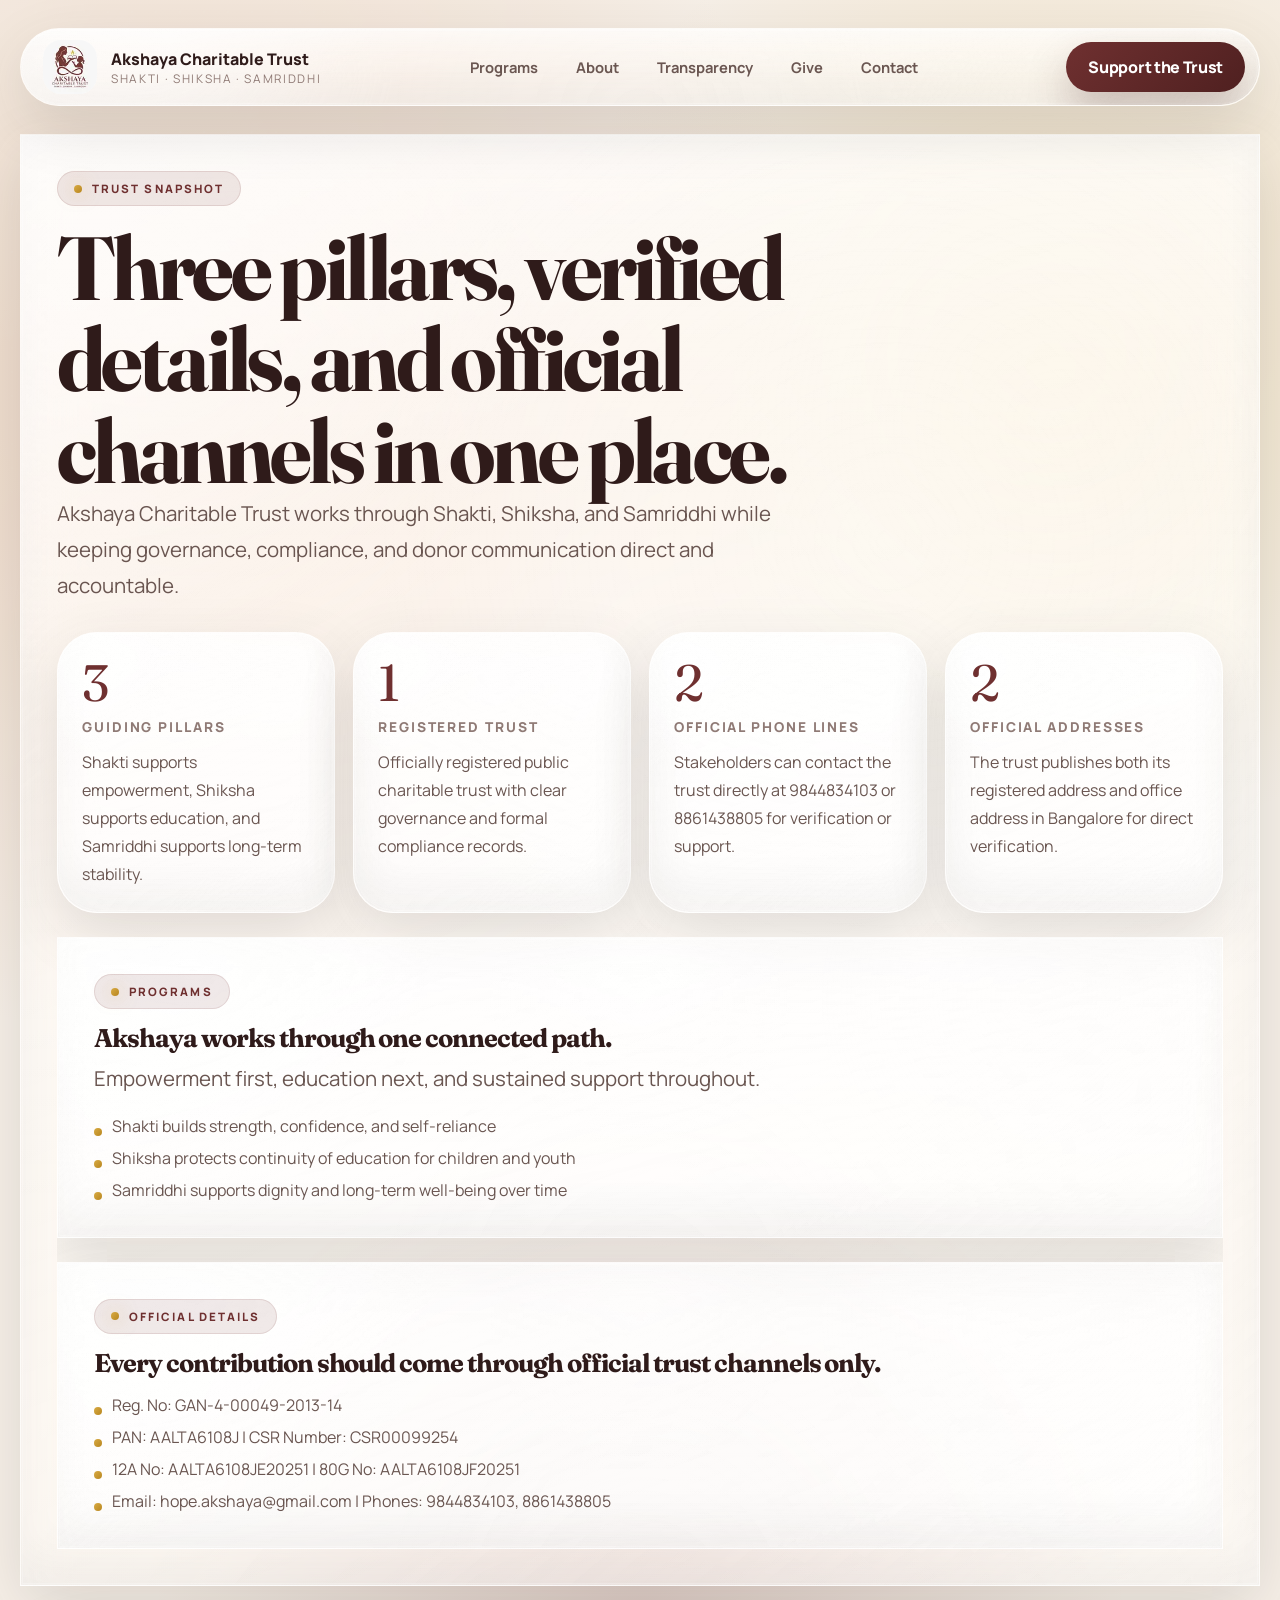
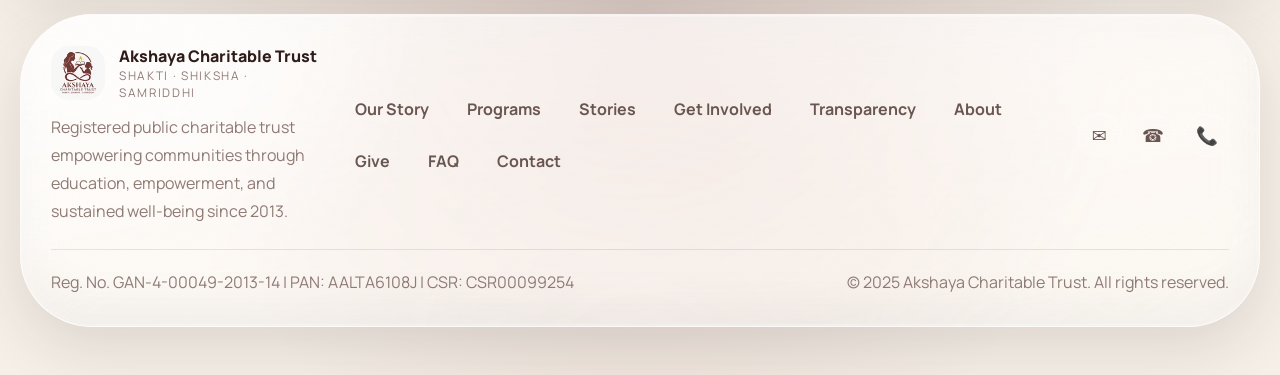
==== about.html @ 2c1b117f "Test" ====
<!DOCTYPE html>
<html lang="en" data-theme="aurora">
<head>
    <meta charset="UTF-8" />
    <meta name="viewport" content="width=device-width, initial-scale=1.0" />
    <meta name="description" content="Trust snapshot, verified details, and official channels of Akshaya Charitable Trust." />
    <meta name="theme-color" content="#f6efe7" />
    <meta name="color-scheme" content="light" />
    <title>About | Akshaya Charitable Trust</title>
    <link rel="preconnect" href="https://fonts.googleapis.com">
    <link rel="preconnect" href="https://fonts.gstatic.com" crossorigin>
    <link href="https://fonts.googleapis.com/css2?family=Manrope:wght@400;700;800&family=Fraunces:opsz,wght@9..144,600;9..144,700&display=swap" rel="stylesheet">
    <link rel="stylesheet" href="styles.css">
</head>
<body>
    <a href="#main" class="skip-link">Skip to main content</a>
    <div class="scroll-progress" aria-hidden="true"></div>
    <div class="page-shell">
        <div class="nav-wrap">
            <nav class="nav glass" aria-label="Main navigation">
                <a href="index.html" class="brand">
                    <div class="brand-mark"><img src="logo-96.webp" srcset="logo-96.webp 96w, logo-160.webp 160w" sizes="54px" alt="Akshaya Charitable Trust logo" width="54" height="54" decoding="async"></div>
                    <div class="brand-copy">
                        <div class="brand-title">Akshaya Charitable Trust</div>
                        <div class="brand-subtitle">Shakti · Shiksha · Samriddhi</div>
                    </div>
                </a>
                <div class="nav-links">
                    <a href="programs.html">Programs</a>
                    <a href="about.html">About</a>
                    <a href="transparency.html">Transparency</a>
                    <a href="giving.html">Give</a>
                    <a href="index.html#contact">Contact</a>
                </div>
                <div class="nav-actions">
                    <a class="btn btn-primary btn-donate" href="giving.html"><span>Support the Trust</span></a>
                    <button class="hamburger" aria-label="Open menu" aria-expanded="false">
                        <span class="hamburger-line"></span>
                        <span class="hamburger-line"></span>
                        <span class="hamburger-line"></span>
                    </button>
                </div>
            </nav>
        </div>
        <div class="drawer-backdrop"></div>
        <nav class="drawer" aria-label="Mobile navigation">
            <a href="index.html">Home</a>
            <a href="index.html#story">Our Story</a>
            <a href="programs.html">Programs</a>
            <a href="stories.html">Impact Stories</a>
            <a href="news.html">News</a>
            <a href="volunteer.html">Get Involved</a>
            <a href="transparency.html">Transparency</a>
            <a href="about.html">About</a>
            <a href="giving.html">Give</a>
            <a href="index.html#faq">FAQ</a>
            <a href="index.html#contact">Contact</a>
            <a class="btn btn-primary btn-donate" href="giving.html"><span>Support the Trust</span></a>
        </nav>
        <main id="main">

            <section class="section glass section-space" data-reveal>
                <div class="section-header">
                    <div class="eyebrow">Trust snapshot</div>
                    <h1>Three pillars, verified details, and official channels in one place.</h1>
                    <p class="lede">Akshaya Charitable Trust works through Shakti, Shiksha, and Samriddhi while keeping governance, compliance, and donor communication direct and accountable.</p>
                </div>
                <div class="impact-grid">
                    <article class="impact-card glass hover-lift">
                        <div class="impact-value" data-count="3">0</div>
                        <div class="impact-label">guiding pillars</div>
                        <p style="margin-top:12px;">Shakti supports empowerment, Shiksha supports education, and Samriddhi supports long-term stability.</p>
                    </article>
                    <article class="impact-card glass hover-lift">
                        <div class="impact-value" data-count="1">0</div>
                        <div class="impact-label">registered trust</div>
                        <p style="margin-top:12px;">Officially registered public charitable trust with clear governance and formal compliance records.</p>
                    </article>
                    <article class="impact-card glass hover-lift">
                        <div class="impact-value" data-count="2">0</div>
                        <div class="impact-label">official phone lines</div>
                        <p style="margin-top:12px;">Stakeholders can contact the trust directly at 9844834103 or 8861438805 for verification or support.</p>
                    </article>
                    <article class="impact-card glass hover-lift">
                        <div class="impact-value" data-count="2">0</div>
                        <div class="impact-label">official addresses</div>
                        <p style="margin-top:12px;">The trust publishes both its registered address and office address in Bangalore for direct verification.</p>
                    </article>
                </div>
                <div class="section-grid" style="margin-top:24px;">
                    <article class="glass section-space hover-lift" data-reveal>
                        <div class="eyebrow">Programs</div>
                        <h3>Akshaya works through one connected path.</h3>
                        <p class="lede" style="margin-top:10px;">Empowerment first, education next, and sustained support throughout.</p>
                        <ul class="support-list" style="margin-top:18px;">
                            <li>Shakti builds strength, confidence, and self-reliance</li>
                            <li>Shiksha protects continuity of education for children and youth</li>
                            <li>Samriddhi supports dignity and long-term well-being over time</li>
                        </ul>
                    </article>
                    <article class="glass section-space hover-lift" data-reveal>
                        <div class="eyebrow">Official details</div>
                        <h3>Every contribution should come through official trust channels only.</h3>
                        <ul class="support-list" style="margin-top:18px;">
                            <li>Reg. No: GAN-4-00049-2013-14</li>
                            <li>PAN: AALTA6108J | CSR Number: CSR00099254</li>
                            <li>12A No: AALTA6108JE20251 | 80G No: AALTA6108JF20251</li>
                            <li>Email: hope.akshaya@gmail.com | Phones: 9844834103, 8861438805</li>
                        </ul>
                    </article>
                </div>
            </section>

        </main>

        <footer class="footer glass">
            <div>
                <a href="index.html" class="brand" style="justify-content:flex-start;">
                    <div class="brand-mark"><img src="logo-96.webp" srcset="logo-96.webp 96w, logo-160.webp 160w" sizes="54px" alt="Akshaya Charitable Trust logo" width="54" height="54" loading="lazy" decoding="async"></div>
                    <div class="brand-copy">
                        <div class="brand-title">Akshaya Charitable Trust</div>
                        <div class="brand-subtitle">Shakti · Shiksha · Samriddhi</div>
                    </div>
                </a>
                <p class="muted" style="margin-top:12px; max-width:400px;">Registered public charitable trust empowering communities through education, empowerment, and sustained well-being since 2013.</p>
            </div>
            <div class="footer-links">
                <a href="index.html#story">Our Story</a>
                <a href="programs.html">Programs</a>
                <a href="stories.html">Stories</a>
                <a href="volunteer.html">Get Involved</a>
                <a href="transparency.html">Transparency</a>
                <a href="about.html">About</a>
                <a href="giving.html">Give</a>
                <a href="index.html#faq">FAQ</a>
                <a href="index.html#contact">Contact</a>
            </div>
            <div class="footer-social">
                <a href="mailto:hope.akshaya@gmail.com" aria-label="Email">✉</a>
                <a href="tel:+919844834103" aria-label="Phone">☎</a>
                <a href="tel:+918861438805" aria-label="Phone 2">📞</a>
            </div>
            <div class="footer-bottom">
                <p class="muted">Reg. No. GAN-4-00049-2013-14 | PAN: AALTA6108J | CSR: CSR00099254</p>
                <p class="muted">© 2025 Akshaya Charitable Trust. All rights reserved.</p>
            </div>
        </footer>
        <div class="mobile-sticky-cta">
            <a class="btn btn-primary btn-donate" href="giving.html"><span>Support the Trust</span></a>
        </div>
    </div>
    <script>
        const root = document.documentElement;
        const revealItems = document.querySelectorAll('[data-reveal]');
        const reducedMotionQuery = window.matchMedia('(prefers-reduced-motion: reduce)');
        const compactViewportQuery = window.matchMedia('(max-width: 860px)');
        const coarsePointerQuery = window.matchMedia('(pointer: coarse)');
        const connection = navigator.connection || navigator.mozConnection || navigator.webkitConnection;
        let scrollFrame = false;
        let navCompact = false;

        function syncExperienceMode() {
            const liteMotion = reducedMotionQuery.matches || compactViewportQuery.matches || coarsePointerQuery.matches;
            const lowBandwidth = Boolean(connection?.saveData) || /^(slow-2g|2g|3g)$/i.test(connection?.effectiveType || '');
            root.dataset.motion = liteMotion ? 'lite' : 'full';
            root.dataset.bandwidth = lowBandwidth ? 'low' : 'standard';
        }
        function motionEnabled() { return root.dataset.motion === 'full'; }
        syncExperienceMode();

        const revealObserver = motionEnabled() ? new IntersectionObserver((entries) => {
            entries.forEach((entry) => {
                if (!entry.isIntersecting) return;
                entry.target.classList.add('is-visible');
                entry.target.querySelectorAll('[data-count]').forEach((item) => animateCount(item));
                revealObserver.unobserve(entry.target);
            });
        }, { threshold: 0.12, rootMargin: '0px 0px -6% 0px' }) : null;

        revealItems.forEach((item) => {
            if (revealObserver) { revealObserver.observe(item); return; }
            item.classList.add('is-visible');
            item.querySelectorAll('[data-count]').forEach((count) => animateCount(count));
        });

        function animateCount(node) {
            if (node.dataset.done) return;
            node.dataset.done = 'true';
            const target = Number(node.dataset.count);
            const duration = 2400;
            let start = null;
            function frame(timestamp) {
                if (!start) start = timestamp;
                const progress = Math.min((timestamp - start) / duration, 1);
                const eased = 1 - Math.pow(1 - progress, 4);
                node.textContent = Math.floor(target * eased).toLocaleString('en-IN');
                if (progress < 1) requestAnimationFrame(frame);
            }
            requestAnimationFrame(frame);
        }

        function syncOnScroll() {
            scrollFrame = false;
            const scrollable = Math.max(document.documentElement.scrollHeight - window.innerHeight, 1);
            const progress = Math.min(window.scrollY / scrollable, 1);
            root.style.setProperty('--scroll-progress', progress.toFixed(4));
            const shouldCompactNav = window.scrollY > 24 && !compactViewportQuery.matches;
            if (navCompact !== shouldCompactNav) {
                navCompact = shouldCompactNav;
                root.dataset.nav = navCompact ? 'compact' : 'resting';
            }
        }
        window.addEventListener('scroll', () => { if (scrollFrame) return; scrollFrame = true; requestAnimationFrame(syncOnScroll); }, { passive: true });
        window.addEventListener('resize', syncExperienceMode);
        syncOnScroll();

        /* Hamburger */
        const hamburger = document.querySelector('.hamburger');
        const drawerBackdrop = document.querySelector('.drawer-backdrop');
        const drawer = document.querySelector('.drawer');
        function toggleDrawer(open) {
            const isOpen = open ?? root.dataset.drawer !== 'open';
            root.dataset.drawer = isOpen ? 'open' : 'closed';
            hamburger.setAttribute('aria-expanded', String(isOpen));
            document.body.style.overflow = isOpen ? 'hidden' : '';
            if (isOpen) { drawerBackdrop.classList.add('is-active'); } else { drawerBackdrop.classList.remove('is-active'); }
        }
        hamburger?.addEventListener('click', () => toggleDrawer());
        drawerBackdrop?.addEventListener('click', () => toggleDrawer(false));
        drawer?.querySelectorAll('a').forEach((link) => { link.addEventListener('click', () => toggleDrawer(false)); });
    </script>
</body>
</html>
---- styles.css ----
* {
    box-sizing: border-box;
    margin: 0;
    padding: 0;
}

:root {
    --page-width: min(1440px, calc(100vw - 40px));
    --radius-pill: 999px;
    --radius-xl: 40px;
    --radius-2xl: 56px;
    --radius-3xl: 72px;
    --nav-height: 78px;
    --shadow-soft: 0 20px 60px rgba(24, 17, 11, 0.12);
    --shadow-card: 0 30px 90px rgba(24, 17, 11, 0.14);
    --shadow-strong: 0 40px 120px rgba(24, 17, 11, 0.18);
    --ease-standard: cubic-bezier(0.22, 1, 0.36, 1);
    --ease-bouncy: cubic-bezier(0.34, 1.56, 0.64, 1);
    --font-sans: 'Manrope', system-ui, sans-serif;
    --font-display: 'Fraunces', Georgia, serif;
}

html[data-theme="aurora"] {
    --bg: #f6efe7;
    --bg-elevated: rgba(255, 248, 242, 0.52);
    --bg-strong: rgba(112, 45, 45, 0.1);
    --surface: rgba(255, 255, 255, 0.44);
    --surface-strong: rgba(255, 255, 255, 0.6);
    --line: rgba(255, 255, 255, 0.52);
    --line-soft: rgba(112, 45, 45, 0.12);
    --text: #2f1b1a;
    --text-soft: #6a5651;
    --text-faint: #8f7a75;
    --primary: #6f3030;
    --primary-strong: #4f2020;
    --secondary: #d8aa43;
    --secondary-strong: #b8861f;
    --accent: #e8c7b7;
    --mesh-1: rgba(220, 177, 145, 0.48);
    --mesh-2: rgba(214, 170, 67, 0.24);
    --mesh-3: rgba(111, 48, 48, 0.18);
    --hero-glow: rgba(255, 255, 255, 0.42);
}

@media (prefers-reduced-motion: reduce) {
    *,
    *::before,
    *::after {
        animation-duration: 0.01ms !important;
        animation-iteration-count: 1 !important;
        transition-duration: 0.01ms !important;
        scroll-behavior: auto !important;
    }
}

html {
    scroll-behavior: smooth;
}

body {
    min-height: 100vh;
    overflow-x: hidden;
    font-family: var(--font-sans);
    background:
        radial-gradient(circle at 15% 20%, var(--mesh-1), transparent 34%),
        radial-gradient(circle at 82% 18%, var(--mesh-2), transparent 26%),
        radial-gradient(circle at 50% 82%, var(--mesh-3), transparent 28%),
        var(--bg);
    color: var(--text);
    transition: background 1000ms var(--ease-standard), color 400ms ease;
}

body::selection {
    background: rgba(111, 48, 48, 0.16);
}

.scroll-progress {
    position: fixed;
    top: 0;
    left: 0;
    width: 100%;
    height: 4px;
    transform-origin: 0 50%;
    transform: scaleX(var(--scroll-progress, 0));
    background: linear-gradient(90deg, var(--secondary), var(--primary), var(--secondary-strong));
    box-shadow: 0 0 18px rgba(216, 170, 67, 0.28);
    z-index: 120;
    pointer-events: none;
}

body::before {
    content: "";
    position: fixed;
    inset: 0;
    pointer-events: none;
    background:
        linear-gradient(120deg, rgba(255, 255, 255, 0.24), transparent 32%),
        linear-gradient(300deg, rgba(255, 255, 255, 0.14), transparent 28%),
        radial-gradient(circle at 20% 20%, rgba(255, 255, 255, 0.14), transparent 32%);
    mix-blend-mode: soft-light;
    opacity: 0.75;
    z-index: -3;
    animation: atmospheric-drift 44s ease-in-out infinite alternate;
    transform: translate3d(calc(var(--parallax-x, 0px) * 0.12), calc(var(--parallax-y, 0px) * 0.12), 0);
}

body::after {
    content: "";
    position: fixed;
    inset: 0;
    pointer-events: none;
    background-image: radial-gradient(rgba(255, 255, 255, 0.16) 0.9px, transparent 0.9px);
    background-size: 24px 24px;
    opacity: 0.25;
    z-index: -2;
    transform: translate3d(calc(var(--parallax-x, 0px) * -0.08), calc(var(--parallax-y, 0px) * -0.08), 0);
}

html[data-motion="lite"] body::before,
html[data-motion="lite"] body::after,
html[data-motion="lite"] .page-shell::before,
html[data-motion="lite"] .page-shell::after {
    animation: none;
    transform: none;
}

html[data-motion="lite"] .glass,
html[data-motion="lite"] .glass .glass,
html[data-motion="lite"] .play-pill {
    backdrop-filter: blur(14px) saturate(120%);
    -webkit-backdrop-filter: blur(14px) saturate(120%);
}

html[data-motion="lite"] .glass,
html[data-motion="lite"] .glass::before,
html[data-motion="lite"] .play-dot {
    animation: none;
}

html[data-motion="lite"] .hover-lift,
html[data-motion="lite"] .btn,
html[data-motion="lite"] .nav-links a,
html[data-motion="lite"] .cinema-step,
html[data-motion="lite"] .hero-media img,
html[data-motion="lite"] [data-reveal] {
    transition-duration: 0ms !important;
}

html[data-motion="lite"] [data-reveal] {
    opacity: 1;
    transform: none;
    filter: none;
}

html[data-motion="lite"] .hero-media img,
html[data-motion="lite"] .cinema-layer,
html[data-motion="lite"] .cinema-layer.active {
    transform: none;
}

html[data-bandwidth="low"] body::before,
html[data-bandwidth="low"] body::after,
html[data-bandwidth="low"] .page-shell::before,
html[data-bandwidth="low"] .page-shell::after,
html[data-bandwidth="low"] .glass::before,
html[data-bandwidth="low"] .scroll-progress {
    display: none;
}

html[data-bandwidth="low"] .glass,
html[data-bandwidth="low"] .glass .glass,
html[data-bandwidth="low"] .play-pill {
    backdrop-filter: none;
    -webkit-backdrop-filter: none;
}

.section,
.section-grid,
.cinema-section,
footer {
    content-visibility: auto;
    contain-intrinsic-size: 900px;
}

.hero {
    content-visibility: visible;
}

.hero-card,
.hero-visual,
.hero-floating,
.story-card,
.impact-card,
.tier,
.support-card,
.faq-item,
.contact-card,
.cinema-stage {
    contain: layout paint;
}

@keyframes atmospheric-drift {
    0% {
        transform: translate3d(-18px, -10px, 0) scale(1);
    }

    100% {
        transform: translate3d(20px, 16px, 0) scale(1.08);
    }
}

img {
    display: block;
    max-width: 100%;
}

button,
a {
    font: inherit;
}

a {
    color: inherit;
    text-decoration: none;
}

.skip-link {
    position: absolute;
    left: 20px;
    top: -100px;
    padding: 12px 18px;
    border-radius: 18px;
    background: var(--primary);
    color: #fff;
    z-index: 1000;
}

.skip-link:focus {
    top: 12px;
}

.page-shell {
    width: var(--page-width);
    margin: 0 auto;
    padding: 24px 0 48px;
    position: relative;
}

.page-shell::before,
.page-shell::after {
    content: "";
    position: fixed;
    inset: auto;
    pointer-events: none;
    border-radius: 999px;
    filter: blur(68px);
    z-index: -1;
    opacity: 0.55;
}

.page-shell::before {
    width: 320px;
    height: 320px;
    top: 12%;
    right: 6%;
    background: radial-gradient(circle, rgba(255, 255, 255, 0.18), transparent 68%);
    animation: orb-float-a 42s ease-in-out infinite alternate;
}

.page-shell::after {
    width: 420px;
    height: 420px;
    bottom: 8%;
    left: 4%;
    background: radial-gradient(circle, rgba(255, 255, 255, 0.12), transparent 72%);
    animation: orb-float-b 50s ease-in-out infinite alternate;
}

@keyframes orb-float-a {
    0% {
        transform: translate3d(-18px, -12px, 0) scale(0.96);
    }

    100% {
        transform: translate3d(24px, 18px, 0) scale(1.08);
    }
}

@keyframes orb-float-b {
    0% {
        transform: translate3d(20px, 8px, 0) scale(1);
    }

    100% {
        transform: translate3d(-28px, -20px, 0) scale(1.12);
    }
}

.glass {
    position: relative;
    overflow: hidden;
    background:
        radial-gradient(circle at var(--mx, 50%) var(--my, 20%), rgba(255, 255, 255, 0.26), transparent 28%),
        linear-gradient(180deg, rgba(255, 255, 255, 0.42), rgba(255, 255, 255, 0.12) 24%, rgba(255, 255, 255, 0.04) 54%, transparent 74%),
        linear-gradient(160deg, color-mix(in srgb, var(--surface-strong) 88%, white 12%), var(--surface));
    border: 1px solid var(--line);
    box-shadow:
        inset 0 1px 0 rgba(255, 255, 255, 0.42),
        inset 0 -1px 0 rgba(255, 255, 255, 0.12),
        inset 0 24px 48px rgba(255, 255, 255, 0.06),
        inset 0 -28px 42px rgba(0, 0, 0, 0.04),
        0 12px 32px rgba(255, 255, 255, 0.05),
        var(--shadow-soft);
    backdrop-filter: blur(24px) saturate(145%);
    -webkit-backdrop-filter: blur(24px) saturate(145%);
    transform-style: preserve-3d;
    isolation: isolate;
    background-size: 140% 140%, 100% 100%, 100% 100%;
    animation: pane-breathe 42s ease-in-out infinite alternate;
}

.glass::before {
    content: "";
    position: absolute;
    inset: 0;
    background:
        radial-gradient(circle at 12% 14%, rgba(255, 255, 255, 0.5), transparent 22%),
        radial-gradient(circle at 84% 20%, rgba(255, 255, 255, 0.18), transparent 22%),
        radial-gradient(circle at 50% 120%, rgba(255, 255, 255, 0.08), transparent 40%),
        linear-gradient(140deg, rgba(255, 255, 255, 0.5), transparent 28%, transparent 70%, rgba(255, 255, 255, 0.2));
    opacity: 0.9;
    pointer-events: none;
    z-index: 0;
    animation: caustic-shift 38s ease-in-out infinite alternate;
}

.glass::after {
    content: "";
    position: absolute;
    inset: 1px;
    border-radius: inherit;
    pointer-events: none;
    border: 1px solid rgba(255, 255, 255, 0.22);
    mask: linear-gradient(#fff 0 0) padding-box, linear-gradient(#fff 0 0);
    mask-composite: exclude;
    box-shadow:
        inset 0 1px 0 rgba(255, 255, 255, 0.24),
        inset 0 -1px 0 rgba(255, 255, 255, 0.06);
}

.glass > * {
    position: relative;
    z-index: 1;
    transform: translateZ(22px);
}

.glass .glass {
    backdrop-filter: blur(18px) saturate(135%);
    -webkit-backdrop-filter: blur(18px) saturate(135%);
    background:
        radial-gradient(circle at var(--mx, 50%) var(--my, 20%), rgba(255, 255, 255, 0.24), transparent 24%),
        linear-gradient(180deg, rgba(255, 255, 255, 0.28), rgba(255, 255, 255, 0.1) 32%, rgba(255, 255, 255, 0.04)),
        linear-gradient(160deg, color-mix(in srgb, var(--surface-strong) 82%, white 18%), var(--surface));
    animation-duration: 30s;
}

@keyframes pane-breathe {
    0% {
        background-position: 0% 0%, 0% 0%, 0% 0%;
    }

    100% {
        background-position: 6% 8%, 0% 0%, 0% 0%;
    }
}

@keyframes caustic-shift {
    0% {
        transform: translate3d(-1.5%, -1%, 0) scale(1);
        opacity: 0.76;
    }

    50% {
        transform: translate3d(1%, 1.2%, 0) scale(1.03);
        opacity: 0.92;
    }

    100% {
        transform: translate3d(2%, -1.4%, 0) scale(1.05);
        opacity: 0.84;
    }
}

.glass::selection {
    background: rgba(255, 255, 255, 0.2);
}

.hover-lift {
    transition: transform 700ms var(--ease-standard), box-shadow 700ms var(--ease-standard), border-color 500ms ease;
    transform-style: preserve-3d;
}

.hover-lift:hover {
    transform: translateY(-10px) scale(1.01) translateZ(0);
    box-shadow:
        inset 0 1px 0 rgba(255, 255, 255, 0.54),
        inset 0 -1px 0 rgba(255, 255, 255, 0.12),
        0 20px 50px rgba(255, 255, 255, 0.1),
        var(--shadow-card);
    border-color: rgba(255, 255, 255, 0.72);
}

.hover-lift:hover::before {
    opacity: 1;
}

.section {
    margin-top: 28px;
}

.section-space {
    padding: 36px;
}

.section-header {
    max-width: 760px;
    margin-bottom: 28px;
}

.eyebrow {
    display: inline-flex;
    align-items: center;
    gap: 10px;
    margin-bottom: 16px;
    padding: 9px 16px;
    border-radius: 999px;
    letter-spacing: 0.18em;
    text-transform: uppercase;
    font-size: 0.72rem;
    font-weight: 800;
    color: var(--primary);
    background: var(--bg-strong);
    border: 1px solid var(--line-soft);
}

.eyebrow::before {
    content: "";
    width: 8px;
    height: 8px;
    border-radius: 50%;
    background: linear-gradient(135deg, var(--secondary), var(--secondary-strong));
    box-shadow: 0 0 18px rgba(216, 170, 67, 0.55);
}

h1,
h2,
h3,
h4 {
    font-family: var(--font-display);
    letter-spacing: -0.04em;
    line-height: 1.02;
    color: var(--text);
}

h1 {
    font-size: clamp(3.5rem, 7vw, 7rem);
}

h2 {
    font-size: clamp(2.25rem, 4vw, 4.4rem);
}

h3 {
    font-size: clamp(1.45rem, 2vw, 2rem);
}

p {
    color: var(--text-soft);
    line-height: 1.75;
    font-size: 1rem;
}

.lede {
    font-size: clamp(1.08rem, 1.6vw, 1.28rem);
}

.muted {
    color: var(--text-faint);
}

.gradient-text {
    background: linear-gradient(135deg, var(--secondary-strong), var(--secondary));
    -webkit-background-clip: text;
    background-clip: text;
    color: transparent;
}

.nav-wrap {
    position: sticky;
    top: 18px;
    z-index: 60;
    padding-top: 4px;
}

.nav-wrap::after {
    content: "";
    position: absolute;
    inset: auto 16px -8px 16px;
    height: 26px;
    border-radius: 999px;
    background: radial-gradient(circle, rgba(111, 48, 48, 0.14), transparent 72%);
    filter: blur(18px);
    opacity: 0;
    transition: opacity 400ms ease;
    pointer-events: none;
    z-index: -1;
}

.nav {
    min-height: var(--nav-height);
    display: flex;
    align-items: center;
    justify-content: space-between;
    gap: 24px;
    border-radius: 999px;
    padding: 10px 14px 10px 22px;
    transition: padding 400ms var(--ease-standard), background 400ms ease, box-shadow 400ms ease, border-color 400ms ease;
    will-change: padding;
}

html[data-nav="compact"] .nav-wrap::after {
    opacity: 1;
}

html[data-nav="compact"] .nav {
    padding: 8px 12px 8px 18px;
    box-shadow:
        inset 0 1px 0 rgba(255, 255, 255, 0.4),
        0 16px 34px rgba(47, 27, 26, 0.14);
    border-color: rgba(255, 255, 255, 0.66);
}

.brand {
    display: flex;
    align-items: center;
    gap: 14px;
    min-width: 0;
}

.brand-mark {
    width: 54px;
    height: 54px;
    border-radius: 18px;
    overflow: hidden;
    box-shadow: inset 0 1px 1px rgba(255, 255, 255, 0.4);
    background: rgba(255, 255, 255, 0.25);
    flex: 0 0 auto;
}

.brand-mark img {
    width: 100%;
    height: 100%;
    object-fit: cover;
}

.brand-copy {
    min-width: 0;
}

.brand-title {
    font-size: 1rem;
    font-weight: 800;
    color: var(--text);
    white-space: nowrap;
    overflow: hidden;
    text-overflow: ellipsis;
}

.brand-subtitle {
    font-size: 0.74rem;
    letter-spacing: 0.14em;
    text-transform: uppercase;
    color: var(--text-faint);
}

.nav-links {
    display: flex;
    align-items: center;
    gap: 10px;
    flex-wrap: wrap;
    justify-content: center;
}

.nav-links a {
    border-radius: 999px;
    padding: 10px 14px;
    color: var(--text-soft);
    font-weight: 700;
    font-size: 0.92rem;
    transition: background 350ms ease, color 350ms ease, transform 350ms ease;
}

.nav-links a:hover {
    background: rgba(255, 255, 255, 0.2);
    color: var(--text);
    transform: translateY(-1px);
}

.nav-actions {
    display: flex;
    align-items: center;
    gap: 10px;
    flex-wrap: wrap;
    justify-content: flex-end;
}

.btn {
    border: 0;
    border-radius: var(--radius-pill);
    display: inline-flex;
    align-items: center;
    justify-content: center;
    gap: 10px;
    padding: 14px 22px;
    font-weight: 800;
    letter-spacing: -0.02em;
    cursor: pointer;
    transition: transform 450ms var(--ease-standard), box-shadow 450ms var(--ease-standard), background 350ms ease, color 350ms ease;
}

.btn-primary,
.btn-secondary {
    position: relative;
    overflow: hidden;
}

.btn-primary::after,
.btn-secondary::after {
    content: "";
    position: absolute;
    inset: 0;
    background: linear-gradient(120deg, transparent 18%, rgba(255, 255, 255, 0.26) 50%, transparent 82%);
    transform: translateX(-130%);
    transition: transform 900ms var(--ease-standard);
    pointer-events: none;
}

.btn:hover {
    transform: translateY(-3px);
}

.btn-primary:hover::after,
.btn-secondary:hover::after {
    transform: translateX(130%);
}

.btn-donate {
    isolation: isolate;
}

.btn-donate::before {
    content: "";
    position: absolute;
    inset: -18% -32%;
    background:
        radial-gradient(circle, rgba(255, 255, 255, 0.95) 0 1px, transparent 1.6px) 12% 28% / 28px 28px,
        radial-gradient(circle, rgba(255, 248, 219, 0.75) 0 1px, transparent 1.6px) 58% 42% / 34px 34px,
        radial-gradient(circle, rgba(255, 255, 255, 0.72) 0 1px, transparent 1.6px) 82% 22% / 26px 26px;
    opacity: 0;
    transform: translate3d(-12%, 0, 0);
    transition: opacity 280ms ease;
    pointer-events: none;
    mix-blend-mode: screen;
    z-index: 0;
}

.btn-donate > span {
    position: relative;
    z-index: 1;
}

.btn-donate:hover::before,
.btn-donate:focus-visible::before {
    opacity: 1;
    animation: donate-glitter 1800ms linear infinite;
}

@keyframes donate-glitter {
    0% {
        transform: translate3d(-12%, 0, 0);
    }

    100% {
        transform: translate3d(12%, 0, 0);
    }
}

.btn-primary {
    background: linear-gradient(135deg, var(--primary), var(--primary-strong));
    color: #fff;
    box-shadow: 0 20px 40px rgba(71, 34, 34, 0.26);
}

.btn-secondary {
    background: linear-gradient(135deg, var(--secondary), var(--secondary-strong));
    color: #261815;
    box-shadow: 0 20px 40px rgba(216, 170, 67, 0.24);
}

.btn-ghost {
    background: rgba(255, 255, 255, 0.18);
    color: var(--text);
    border: 1px solid var(--line-soft);
}

.btn-block {
    width: 100%;
}

.hero {
    min-height: calc(100vh - 64px);
    display: grid;
    grid-template-columns: 1.15fr 0.85fr;
    gap: 24px;
    align-items: stretch;
}

.hero-card {
    border-radius: var(--radius-3xl);
    padding: 42px;
    min-height: 720px;
    display: flex;
    flex-direction: column;
    justify-content: space-between;
    isolation: isolate;
    background:
        radial-gradient(circle at 18% 16%, rgba(255, 255, 255, 0.26), transparent 24%),
        linear-gradient(180deg, rgba(255, 255, 255, 0.24), rgba(255, 255, 255, 0.06) 42%, transparent 72%),
        linear-gradient(160deg, color-mix(in srgb, var(--surface-strong) 78%, white 22%), var(--surface));
}

.hero-card::before {
    content: "";
    position: absolute;
    inset: 1px;
    border-radius: inherit;
    pointer-events: none;
    background:
        linear-gradient(135deg, rgba(216, 170, 67, 0.18), transparent 34%),
        radial-gradient(circle at 88% 18%, rgba(111, 48, 48, 0.16), transparent 24%);
    opacity: 0.8;
}

.hero-card::after {
    content: "";
    position: absolute;
    inset: auto 14% -12% 14%;
    height: 200px;
    border-radius: 50%;
    background: radial-gradient(circle, var(--hero-glow), transparent 64%);
    z-index: -1;
    filter: blur(26px);
}

.hero-intro {
    max-width: 760px;
}

.hero-copy {
    margin-top: 22px;
    max-width: 720px;
}

.hero-actions,
.mini-actions {
    display: flex;
    gap: 14px;
    flex-wrap: wrap;
}

.hero-metrics {
    display: grid;
    grid-template-columns: repeat(3, minmax(0, 1fr));
    gap: 14px;
    margin-top: 34px;
}

.metric-chip {
    padding: 18px;
    border-radius: 24px;
    background: linear-gradient(180deg, rgba(255, 255, 255, 0.2), rgba(255, 255, 255, 0.08));
    border: 1px solid rgba(255, 255, 255, 0.34);
    box-shadow:
        inset 0 1px 0 rgba(255, 255, 255, 0.32),
        0 14px 28px rgba(255, 255, 255, 0.04);
}

.metric-chip strong {
    text-wrap: balance;
}

.metric-chip strong {
    display: block;
    font-size: 1.6rem;
    color: var(--text);
}

.hero-side {
    display: grid;
    gap: 24px;
}

.hero-visual {
    border-radius: var(--radius-3xl);
    padding: 18px;
    min-height: 430px;
    display: flex;
    flex-direction: column;
    justify-content: space-between;
    background:
        radial-gradient(circle at 75% 18%, rgba(255, 255, 255, 0.2), transparent 20%),
        linear-gradient(180deg, rgba(255, 255, 255, 0.2), rgba(255, 255, 255, 0.06) 48%, transparent 78%),
        linear-gradient(160deg, color-mix(in srgb, var(--surface-strong) 76%, white 24%), var(--surface));
}

.hero-media {
    position: relative;
    flex: 1;
    min-height: 320px;
    border-radius: 34px;
    overflow: hidden;
    background: linear-gradient(180deg, rgba(255, 255, 255, 0.12), rgba(0, 0, 0, 0.08));
}

.hero-media img {
    width: 100%;
    height: 100%;
    object-fit: cover;
    transform: scale(1.08);
    transition: transform 1.6s var(--ease-standard);
}

.hero-visual:hover .hero-media img {
    transform: scale(1.14);
}

.hero-floating,
.floating-card,
.program-card,
.story-card,
.impact-card,
.tier,
.faq-item,
.support-card,
.governance-card,
.contact-card {
    border-radius: var(--radius-xl);
}

.hero-floating {
    padding: 22px;
    display: grid;
    gap: 16px;
    background:
        radial-gradient(circle at 22% 12%, rgba(255, 255, 255, 0.22), transparent 20%),
        linear-gradient(180deg, rgba(255, 255, 255, 0.18), rgba(255, 255, 255, 0.06) 48%, transparent 82%),
        linear-gradient(160deg, color-mix(in srgb, var(--surface-strong) 74%, white 26%), var(--surface));
}

.floating-row {
    display: flex;
    align-items: center;
    justify-content: space-between;
    gap: 16px;
}

.badge {
    display: inline-flex;
    align-items: center;
    gap: 8px;
    padding: 8px 12px;
    border-radius: 999px;
    background: linear-gradient(180deg, rgba(255, 255, 255, 0.26), rgba(255, 255, 255, 0.1));
    border: 1px solid rgba(255, 255, 255, 0.3);
    font-size: 0.8rem;
    font-weight: 800;
    letter-spacing: 0.08em;
    text-transform: uppercase;
    color: var(--text-soft);
    box-shadow: inset 0 1px 0 rgba(255, 255, 255, 0.3);
}

.section-grid {
    display: grid;
    gap: 24px;
}

.proof-grid {
    grid-template-columns: 1.2fr 0.8fr;
    align-items: stretch;
}

.impact-grid,
.program-grid,
.stories-grid,
.support-grid,
.governance-grid,
.contact-grid {
    display: grid;
    gap: 18px;
}

.impact-grid {
    grid-template-columns: repeat(4, minmax(0, 1fr));
}

#impact {
    background:
        radial-gradient(circle at 16% 18%, rgba(255, 255, 255, 0.18), transparent 20%),
        radial-gradient(circle at 80% 24%, rgba(255, 255, 255, 0.1), transparent 22%),
        linear-gradient(180deg, rgba(255, 255, 255, 0.18), rgba(255, 255, 255, 0.05) 42%, transparent 72%),
        linear-gradient(160deg, color-mix(in srgb, var(--surface-strong) 72%, white 28%), var(--surface));
}

.impact-card,
.support-card,
.governance-card,
.contact-card,
.story-card,
.faq-item,
.tier,
.program-card,
.floating-card {
    padding: 24px;
}
.impact-value {
    font-family: var(--font-display);
    font-size: clamp(2.2rem, 4vw, 4rem);
    line-height: 1;
    margin-bottom: 10px;
    color: var(--primary);
}

.impact-label {
    font-size: 0.85rem;
    text-transform: uppercase;
    letter-spacing: 0.14em;
    color: var(--text-faint);
    font-weight: 800;
}

.support-grid {
    grid-template-columns: repeat(3, minmax(0, 1fr));
}

.support-card h3,
.governance-card h3,
.program-card h3,
.story-card h3,
.contact-card h3,
.tier h3,
.faq-item h3 {
    margin-bottom: 12px;
}

.support-list,
.governance-list,
.tier-list,
.contact-list {
    list-style: none;
    display: grid;
    gap: 10px;
    margin-top: 18px;
}

.support-list li,
.governance-list li,
.tier-list li,
.contact-list li {
    position: relative;
    padding-left: 18px;
    color: var(--text-soft);
}

.support-list li::before,
.governance-list li::before,
.tier-list li::before,
.contact-list li::before {
    content: "";
    position: absolute;
    left: 0;
    top: 0.8em;
    width: 8px;
    height: 8px;
    border-radius: 50%;
    background: linear-gradient(135deg, var(--secondary), var(--secondary-strong));
}

.proof-board {
    display: grid;
    gap: 18px;
    grid-template-columns: repeat(2, minmax(0, 1fr));
}

.proof-panel {
    padding: 28px;
    border-radius: var(--radius-2xl);
}

.program-grid {
    grid-template-columns: repeat(3, minmax(0, 1fr));
}

.program-card {
    min-height: 480px;
    display: flex;
    flex-direction: column;
    gap: 18px;
    background:
        radial-gradient(circle at 18% 12%, rgba(255, 255, 255, 0.18), transparent 18%),
        linear-gradient(180deg, rgba(255, 255, 255, 0.16), rgba(255, 255, 255, 0.06) 42%, transparent 76%),
        linear-gradient(160deg, color-mix(in srgb, var(--surface-strong) 76%, white 24%), var(--surface));
}

.program-media {
    position: relative;
    overflow: hidden;
    border-radius: 28px;
    min-height: 220px;
}

.program-media img {
    width: 100%;
    height: 100%;
    object-fit: cover;
    transition: transform 1.1s var(--ease-standard), filter 1.1s var(--ease-standard);
}

.program-card:hover .program-media img {
    transform: scale(1.08);
    filter: saturate(1.05) contrast(1.02);
}

.program-meta {
    display: flex;
    gap: 10px;
    flex-wrap: wrap;
}

.chip {
    padding: 8px 12px;
    border-radius: 999px;
    background: linear-gradient(180deg, rgba(255, 255, 255, 0.22), rgba(255, 255, 255, 0.1));
    border: 1px solid var(--line-soft);
    font-size: 0.8rem;
    font-weight: 700;
    color: var(--text-soft);
    box-shadow: inset 0 1px 0 rgba(255, 255, 255, 0.28);
}

.cinema-section {
    min-height: 240vh;
    position: relative;
}

.cinema-stage {
    position: sticky;
    top: 96px;
    min-height: calc(100vh - 120px);
    border-radius: var(--radius-3xl);
    overflow: hidden;
    padding: 26px;
    display: grid;
    grid-template-columns: 1.1fr 0.9fr;
    gap: 24px;
    background:
        radial-gradient(circle at 14% 14%, rgba(255, 255, 255, 0.2), transparent 18%),
        radial-gradient(circle at 84% 22%, rgba(255, 255, 255, 0.12), transparent 18%),
        linear-gradient(180deg, rgba(255, 255, 255, 0.16), rgba(255, 255, 255, 0.04) 44%, transparent 72%),
        linear-gradient(160deg, color-mix(in srgb, var(--surface-strong) 74%, white 26%), var(--surface));
}

.cinema-visual {
    position: relative;
    border-radius: 34px;
    overflow: hidden;
    min-height: 560px;
    background: rgba(255, 255, 255, 0.1);
}

.cinema-layer {
    position: absolute;
    inset: 0;
    opacity: 0;
    transform: scale(1.08);
    transition: opacity 900ms ease, transform 1400ms var(--ease-standard);
}

.cinema-layer img {
    width: 100%;
    height: 100%;
    object-fit: cover;
}

.cinema-layer.active {
    opacity: 1;
    transform: scale(1);
}

.cinema-overlay {
    position: absolute;
    inset: auto 24px 24px 24px;
    display: grid;
    gap: 12px;
    z-index: 2;
}

.play-pill {
    display: inline-flex;
    align-items: center;
    gap: 10px;
    width: fit-content;
    padding: 10px 16px;
    border-radius: 999px;
    background: rgba(17, 17, 17, 0.28);
    color: #fff;
    backdrop-filter: blur(18px);
    border: 1px solid rgba(255, 255, 255, 0.18);
}

.play-dot {
    width: 12px;
    height: 12px;
    border-radius: 50%;
    background: #fff;
    box-shadow: 0 0 16px rgba(255, 255, 255, 0.8);
    animation: pulse 2.8s ease-in-out infinite;
}

@keyframes pulse {

    0%,
    100% {
        transform: scale(1);
        opacity: 0.8;
    }

    50% {
        transform: scale(1.4);
        opacity: 1;
    }
}

.cinema-copy {
    display: flex;
    flex-direction: column;
    justify-content: space-between;
    gap: 20px;
}

.cinema-steps {
    display: grid;
    gap: 14px;
}

.cinema-step {
    padding: 18px 20px;
    border-radius: 24px;
    border: 1px solid var(--line-soft);
    background: linear-gradient(180deg, rgba(255, 255, 255, 0.18), rgba(255, 255, 255, 0.08));
    box-shadow:
        inset 0 1px 0 rgba(255, 255, 255, 0.22),
        0 12px 32px rgba(255, 255, 255, 0.03);
    transition: transform 550ms var(--ease-standard), background 450ms ease, border-color 450ms ease;
}

.cinema-step.active {
    transform: translateX(8px);
    background: linear-gradient(180deg, rgba(255, 255, 255, 0.24), rgba(255, 255, 255, 0.12));
    border-color: rgba(255, 255, 255, 0.34);
}

.stories-grid {
    grid-template-columns: repeat(3, minmax(0, 1fr));
}

.story-card {
    min-height: 340px;
    display: flex;
    flex-direction: column;
    justify-content: space-between;
    gap: 18px;
    background:
        radial-gradient(circle at 82% 14%, rgba(255, 255, 255, 0.18), transparent 18%),
        linear-gradient(180deg, rgba(255, 255, 255, 0.15), rgba(255, 255, 255, 0.05) 40%, transparent 72%),
        linear-gradient(160deg, color-mix(in srgb, var(--surface-strong) 74%, white 26%), var(--surface));
}

.story-quote {
    font-size: 1.08rem;
    color: var(--text);
    line-height: 1.8;
}

.story-author {
    display: flex;
    align-items: center;
    gap: 14px;
}

.story-avatar {
    width: 52px;
    height: 52px;
    border-radius: 50%;
    display: grid;
    place-items: center;
    background: linear-gradient(135deg, var(--primary), var(--secondary));
    color: #fff;
    font-weight: 800;
}

.tier-grid {
    display: grid;
    grid-template-columns: repeat(3, minmax(0, 1fr));
    gap: 18px;
}

.tier {
    display: flex;
    flex-direction: column;
    gap: 16px;
    min-height: 420px;
    background:
        radial-gradient(circle at 18% 14%, rgba(255, 255, 255, 0.18), transparent 16%),
        linear-gradient(180deg, rgba(255, 255, 255, 0.16), rgba(255, 255, 255, 0.05) 42%, transparent 72%),
        linear-gradient(160deg, color-mix(in srgb, var(--surface-strong) 74%, white 26%), var(--surface));
}

.tier.featured {
    position: relative;
    background: linear-gradient(160deg, rgba(255, 248, 235, 0.72), rgba(255, 255, 255, 0.44));
    border: 1px solid rgba(216, 170, 67, 0.4);
}

.tier-kicker {
    display: inline-flex;
    width: fit-content;
    padding: 8px 12px;
    border-radius: 999px;
    background: rgba(216, 170, 67, 0.18);
    color: var(--secondary-strong);
    font-size: 0.78rem;
    letter-spacing: 0.12em;
    text-transform: uppercase;
    font-weight: 800;
}

.tier-price {
    font-family: var(--font-display);
    font-size: clamp(2.6rem, 4vw, 4rem);
    line-height: 1;
}

.tier-price span {
    font-family: var(--font-sans);
    font-size: 1rem;
    color: var(--text-faint);
    margin-left: 8px;
}

.faq-grid {
    display: grid;
    grid-template-columns: repeat(2, minmax(0, 1fr));
    gap: 18px;
}

.faq-item summary {
    list-style: none;
    cursor: pointer;
    font-weight: 800;
    color: var(--text);
    display: flex;
    align-items: center;
    justify-content: space-between;
    gap: 12px;
}

.faq-item summary::-webkit-details-marker {
    display: none;
}

.faq-item p {
    margin-top: 14px;
}

#giving {
    background:
        radial-gradient(circle at 18% 16%, rgba(255, 255, 255, 0.18), transparent 18%),
        radial-gradient(circle at 84% 20%, rgba(255, 255, 255, 0.1), transparent 18%),
        linear-gradient(180deg, rgba(255, 255, 255, 0.15), rgba(255, 255, 255, 0.04) 42%, transparent 76%),
        linear-gradient(160deg, color-mix(in srgb, var(--surface-strong) 72%, white 28%), var(--surface));
}

.contact-grid {
    grid-template-columns: 1.05fr 0.95fr;
    align-items: stretch;
}

.contact-card {
    min-height: 100%;
    background:
        radial-gradient(circle at 14% 14%, rgba(255, 255, 255, 0.2), transparent 18%),
        linear-gradient(180deg, rgba(255, 255, 255, 0.18), rgba(255, 255, 255, 0.05) 44%, transparent 74%),
        linear-gradient(160deg, color-mix(in srgb, var(--surface-strong) 76%, white 24%), var(--surface));
}

.contact-form {
    display: grid;
    gap: 14px;
    margin-top: 20px;
}

.field-row {
    display: grid;
    grid-template-columns: repeat(2, minmax(0, 1fr));
    gap: 14px;
}

.field {
    display: grid;
    gap: 8px;
}

.field label {
    font-weight: 700;
    color: var(--text-soft);
    font-size: 0.92rem;
}

.field input,
.field select,
.field textarea {
    width: 100%;
    border-radius: 18px;
    border: 1px solid var(--line-soft);
    background: rgba(255, 255, 255, 0.18);
    color: var(--text);
    padding: 14px 16px;
    outline: none;
    transition: border-color 250ms ease, background 250ms ease, box-shadow 250ms ease;
}

.field input:focus,
.field select:focus,
.field textarea:focus {
    border-color: rgba(216, 170, 67, 0.6);
    background: rgba(255, 255, 255, 0.24);
    box-shadow: 0 0 0 4px rgba(216, 170, 67, 0.12);
}

.field textarea {
    min-height: 148px;
    resize: vertical;
}

.footer {
    margin-top: 28px;
    border-radius: var(--radius-3xl);
    padding: 30px;
    display: grid;
    grid-template-columns: 1fr auto auto;
    gap: 24px;
    align-items: center;
    background:
        radial-gradient(circle at 18% 18%, rgba(255, 255, 255, 0.2), transparent 18%),
        linear-gradient(180deg, rgba(255, 255, 255, 0.16), rgba(255, 255, 255, 0.05) 40%, transparent 72%),
        linear-gradient(160deg, color-mix(in srgb, var(--surface-strong) 76%, white 24%), var(--surface));
}

.footer-links {
    display: flex;
    flex-wrap: wrap;
    gap: 10px;
}

.footer-links a {
    padding: 10px 14px;
    border-radius: 999px;
    color: var(--text-soft);
    font-weight: 700;
}

.footer-links a:hover {
    background: rgba(255, 255, 255, 0.18);
    color: var(--text);
}

.footer-social {
    display: flex;
    gap: 10px;
    flex-wrap: wrap;
}

.footer-social a {
    display: inline-flex;
    align-items: center;
    justify-content: center;
    width: 44px;
    height: 44px;
    border-radius: 50%;
    background: linear-gradient(180deg, rgba(255, 255, 255, 0.22), rgba(255, 255, 255, 0.1));
    border: 1px solid rgba(255, 255, 255, 0.28);
    color: var(--text-soft);
    font-size: 1.1rem;
    transition: background 300ms ease, transform 300ms var(--ease-standard), color 300ms ease;
}

.footer-social a:hover {
    background: rgba(255, 255, 255, 0.34);
    color: var(--text);
    transform: translateY(-3px);
}

.footer-bottom {
    grid-column: 1 / -1;
    display: flex;
    flex-wrap: wrap;
    align-items: center;
    justify-content: space-between;
    gap: 12px;
    padding-top: 18px;
    border-top: 1px solid var(--line-soft);
}

/* --- HAMBURGER MENU --- */
.hamburger {
    display: none;
    align-items: center;
    justify-content: center;
    width: 48px;
    height: 48px;
    border: none;
    border-radius: 16px;
    background: rgba(255, 255, 255, 0.18);
    cursor: pointer;
    position: relative;
    z-index: 70;
    transition: background 250ms ease;
}

.hamburger:hover {
    background: rgba(255, 255, 255, 0.3);
}

.hamburger-line {
    display: block;
    width: 22px;
    height: 2.5px;
    border-radius: 2px;
    background: var(--text);
    transition: transform 350ms var(--ease-standard), opacity 250ms ease;
}

.hamburger-line + .hamburger-line {
    margin-top: 5px;
}

html[data-drawer="open"] .hamburger .hamburger-line:nth-child(1) {
    transform: translateY(7.5px) rotate(45deg);
}

html[data-drawer="open"] .hamburger .hamburger-line:nth-child(2) {
    opacity: 0;
}

html[data-drawer="open"] .hamburger .hamburger-line:nth-child(3) {
    transform: translateY(-7.5px) rotate(-45deg);
}

.drawer-backdrop {
    display: none;
    position: fixed;
    inset: 0;
    background: rgba(47, 27, 26, 0.32);
    backdrop-filter: blur(6px);
    -webkit-backdrop-filter: blur(6px);
    z-index: 55;
    opacity: 0;
    transition: opacity 350ms ease;
}

.drawer-backdrop.is-active {
    display: block;
    opacity: 1;
}

.drawer {
    position: fixed;
    top: 0;
    right: 0;
    width: min(320px, 85vw);
    height: 100vh;
    height: 100dvh;
    z-index: 65;
    padding: 90px 28px 32px;
    display: flex;
    flex-direction: column;
    gap: 8px;
    overflow-y: auto;
    background:
        radial-gradient(circle at 18% 12%, rgba(255, 255, 255, 0.22), transparent 20%),
        linear-gradient(180deg, rgba(255, 255, 255, 0.2), rgba(255, 255, 255, 0.06) 44%, transparent 74%),
        linear-gradient(160deg, color-mix(in srgb, var(--surface-strong) 82%, white 18%), var(--bg));
    border-left: 1px solid var(--line);
    backdrop-filter: blur(28px) saturate(140%);
    -webkit-backdrop-filter: blur(28px) saturate(140%);
    transform: translateX(100%);
    transition: transform 400ms var(--ease-standard);
}

html[data-drawer="open"] .drawer {
    transform: translateX(0);
}

.drawer a {
    display: block;
    padding: 16px 18px;
    border-radius: 18px;
    font-weight: 700;
    font-size: 1.08rem;
    color: var(--text-soft);
    transition: background 250ms ease, color 250ms ease;
}

.drawer a:hover,
.drawer a:active {
    background: rgba(255, 255, 255, 0.2);
    color: var(--text);
}

.drawer .btn {
    margin-top: auto;
    text-align: center;
}

/* --- STORY SECTION --- */
.story-vision-grid {
    display: grid;
    grid-template-columns: repeat(3, minmax(0, 1fr));
    gap: 18px;
}

.vision-card {
    padding: 28px;
    border-radius: var(--radius-xl);
    display: flex;
    flex-direction: column;
    gap: 14px;
    min-height: 260px;
}

.vision-icon {
    width: 52px;
    height: 52px;
    border-radius: 18px;
    display: grid;
    place-items: center;
    background: linear-gradient(135deg, var(--primary), var(--primary-strong));
    color: #fff;
    font-size: 1.3rem;
    box-shadow: 0 12px 28px rgba(111, 48, 48, 0.2);
}

/* --- NEWS CARDS --- */
.news-grid {
    display: grid;
    grid-template-columns: repeat(3, minmax(0, 1fr));
    gap: 18px;
}

.news-card {
    padding: 24px;
    border-radius: var(--radius-xl);
    display: flex;
    flex-direction: column;
    gap: 14px;
    min-height: 280px;
}

.news-date {
    font-size: 0.78rem;
    text-transform: uppercase;
    letter-spacing: 0.14em;
    font-weight: 800;
    color: var(--text-faint);
}

.news-card h3 {
    font-size: clamp(1.2rem, 1.6vw, 1.5rem);
}

/* --- VOLUNTEER SECTION --- */
.volunteer-grid {
    display: grid;
    grid-template-columns: repeat(3, minmax(0, 1fr));
    gap: 18px;
}

.volunteer-card {
    padding: 28px;
    border-radius: var(--radius-xl);
    display: flex;
    flex-direction: column;
    gap: 14px;
    min-height: 300px;
}

.volunteer-icon {
    width: 52px;
    height: 52px;
    border-radius: 18px;
    display: grid;
    place-items: center;
    background: linear-gradient(135deg, var(--secondary), var(--secondary-strong));
    color: #261815;
    font-size: 1.3rem;
    box-shadow: 0 12px 28px rgba(216, 170, 67, 0.24);
}

/* --- TRANSPARENCY SECTION --- */
.transparency-grid {
    display: grid;
    grid-template-columns: 1fr 1fr;
    gap: 18px;
}

.transparency-card {
    padding: 28px;
    border-radius: var(--radius-xl);
}

.transparency-highlight {
    padding: 24px;
    border-radius: 24px;
    background: linear-gradient(135deg, rgba(216, 170, 67, 0.14), rgba(111, 48, 48, 0.08));
    border: 1px solid rgba(216, 170, 67, 0.28);
    margin-top: 18px;
}

/* --- STICKY MOBILE CTA --- */
.mobile-sticky-cta {
    display: none;
    position: fixed;
    bottom: 0;
    left: 0;
    right: 0;
    padding: 14px 20px;
    padding-bottom: max(14px, env(safe-area-inset-bottom));
    background:
        linear-gradient(180deg, rgba(246, 239, 231, 0), var(--bg) 32%);
    z-index: 50;
    pointer-events: none;
}

.mobile-sticky-cta .btn {
    pointer-events: auto;
    width: 100%;
    padding: 16px;
    font-size: 1rem;
}

[data-reveal] {
    opacity: 0;
    transform: translateY(24px) scale(0.995);
    filter: blur(3px);
    transition: opacity 1200ms var(--ease-standard), transform 1200ms var(--ease-standard), filter 900ms ease;
}

[data-reveal].is-visible {
    opacity: 1;
    transform: translateY(0) scale(1);
    filter: blur(0);
}

@media (max-width: 1200px) {

    .hero,
    .proof-grid,
    .cinema-stage,
    .contact-grid {
        grid-template-columns: 1fr;
    }

    .impact-grid,
    .support-grid,
    .program-grid,
    .stories-grid,
    .tier-grid,
    .faq-grid,
    .news-grid,
    .volunteer-grid,
    .story-vision-grid {
        grid-template-columns: repeat(2, minmax(0, 1fr));
    }

    .transparency-grid {
        grid-template-columns: 1fr;
    }

    .footer {
        grid-template-columns: 1fr;
        text-align: center;
        justify-items: center;
    }

    .proof-board {
        grid-template-columns: 1fr;
    }
}

@media (max-width: 860px) {
    :root {
        --page-width: min(100vw - 20px, 1440px);
    }

    .page-shell {
        padding-top: 14px;
        padding-bottom: 80px;
    }

    body::before,
    body::after,
    .page-shell::before,
    .page-shell::after {
        display: none;
    }

    .hamburger {
        display: flex;
        flex-direction: column;
    }

    .mobile-sticky-cta {
        display: block;
    }

    .nav {
        border-radius: 34px;
        padding: 14px;
        align-items: center;
        flex-direction: row;
        justify-content: space-between;
        will-change: auto;
    }

    .nav-wrap::after {
        display: none;
    }

    html[data-nav="compact"] .nav {
        padding: 14px;
        box-shadow: none;
        border-color: var(--line);
    }

    .nav-links {
        display: none;
    }

    .nav-actions {
        width: auto;
        justify-content: flex-end;
        margin-left: auto;
        flex-wrap: nowrap;
        gap: 8px;
        align-items: center;
    }

    .nav-actions .btn {
        padding: 12px 18px;
        min-height: 48px;
        white-space: nowrap;
        flex-shrink: 0;
    }

    .hamburger {
        flex-shrink: 0;
    }

    .hero-card,
    .hero-visual,
    .hero-floating,
    .cinema-stage,
    .footer,
    .section-space {
        padding: 24px;
    }

    .hero {
        min-height: auto;
    }

    .hero-card {
        min-height: auto;
    }

    .hero-visual,
    .hero-card,
    .cinema-stage {
        border-radius: 30px;
    }

    .hero-media,
    .cinema-visual {
        border-radius: 28px;
    }

    .hero-media {
        min-height: 260px;
    }

    .cinema-section {
        min-height: auto;
    }

    .cinema-stage {
        position: relative;
        top: auto;
        min-height: auto;
        grid-template-columns: 1fr;
    }

    .cinema-visual {
        min-height: 320px;
    }

    .cinema-overlay {
        inset: auto 16px 16px 16px;
    }

    .play-pill {
        backdrop-filter: none;
        -webkit-backdrop-filter: none;
    }

    .scroll-progress {
        height: 3px;
    }

    .hero-metrics,
    .impact-grid,
    .support-grid,
    .program-grid,
    .stories-grid,
    .tier-grid,
    .faq-grid,
    .news-grid,
    .volunteer-grid,
    .story-vision-grid,
    .transparency-grid {
        grid-template-columns: 1fr;
    }

    .field-row {
        grid-template-columns: 1fr;
    }

    .footer-bottom {
        flex-direction: column;
        text-align: center;
    }

    .brand-title {
        white-space: normal;
    }
}

@media (max-width: 640px) {
    h1 {
        font-size: clamp(2.9rem, 13vw, 4.2rem);
    }

    .hero-card,
    .hero-visual,
    .hero-floating,
    .cinema-stage,
    .footer,
    .section-space {
        padding: 20px;
    }

    .brand-subtitle {
        display: none;
    }

    .nav-actions .btn {
        padding: 10px 14px;
        font-size: 0.82rem;
    }

    .nav {
        gap: 8px;
        padding: 10px;
    }

    .hero-actions,
    .mini-actions {
        flex-direction: column;
    }

    .hero-actions .btn,
    .mini-actions .btn {
        width: 100%;
    }

    .hero-metrics {
        gap: 12px;
    }

    .scroll-progress {
        height: 2px;
    }
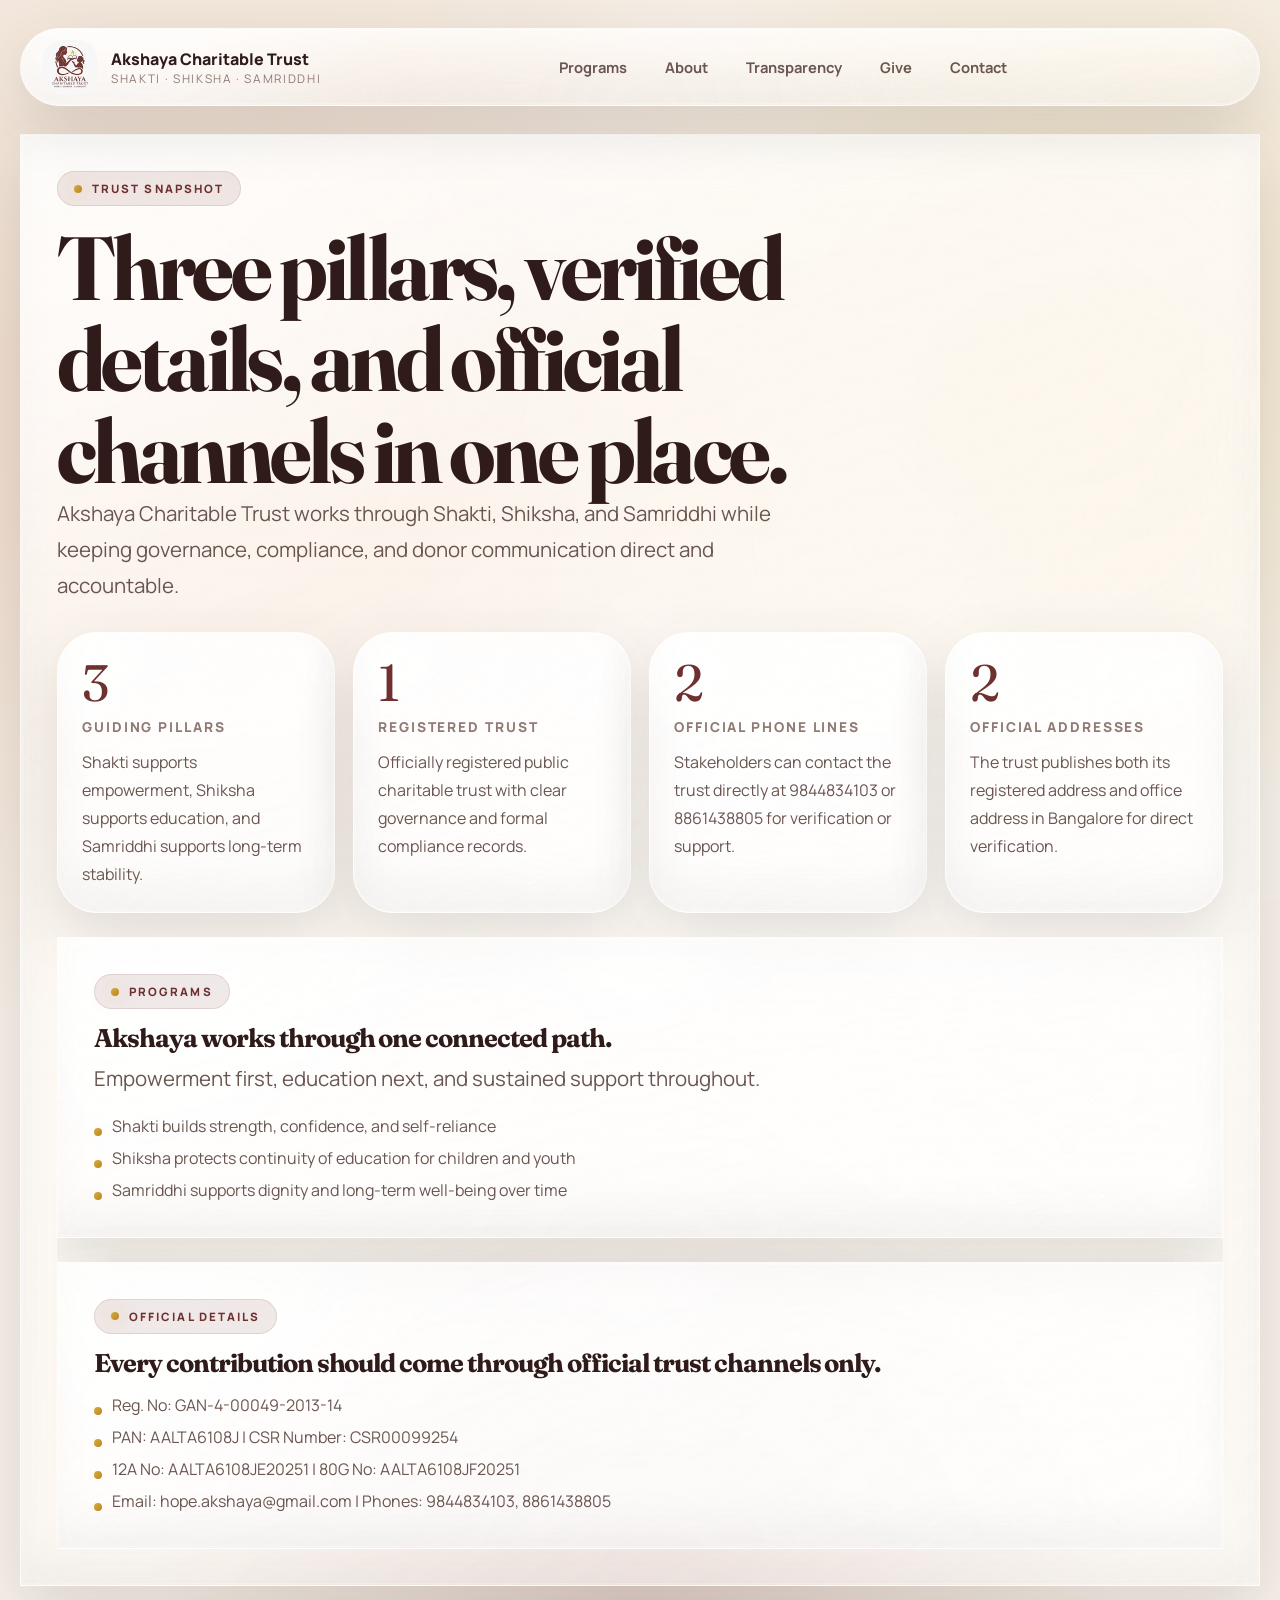
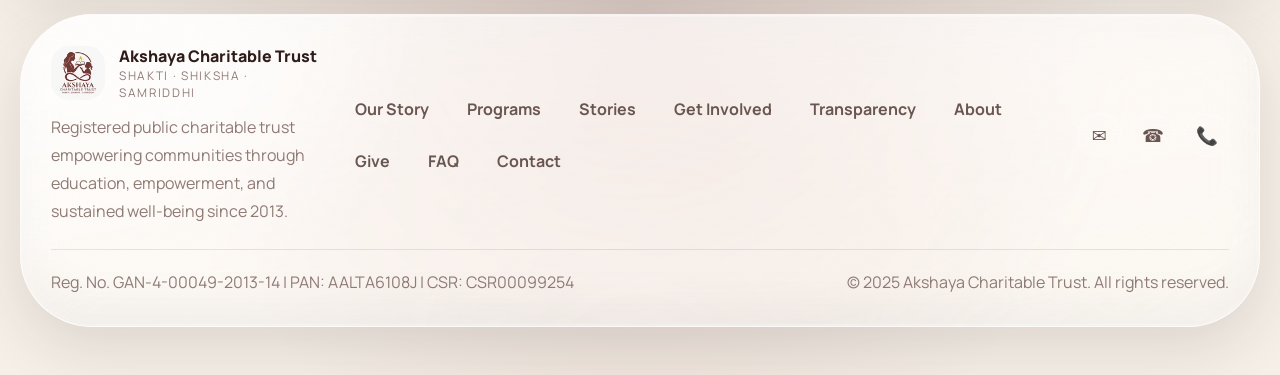
==== commit a11b345c: "Pre Final 5" ====
--- a/about.html
+++ b/about.html
@@ -33,7 +33,6 @@
                     <a href="index.html#contact">Contact</a>
                 </div>
                 <div class="nav-actions">
-                    <a class="btn btn-primary btn-donate" href="giving.html"><span>Support the Trust</span></a>
                     <button class="hamburger" aria-label="Open menu" aria-expanded="false">
                         <span class="hamburger-line"></span>
                         <span class="hamburger-line"></span>
